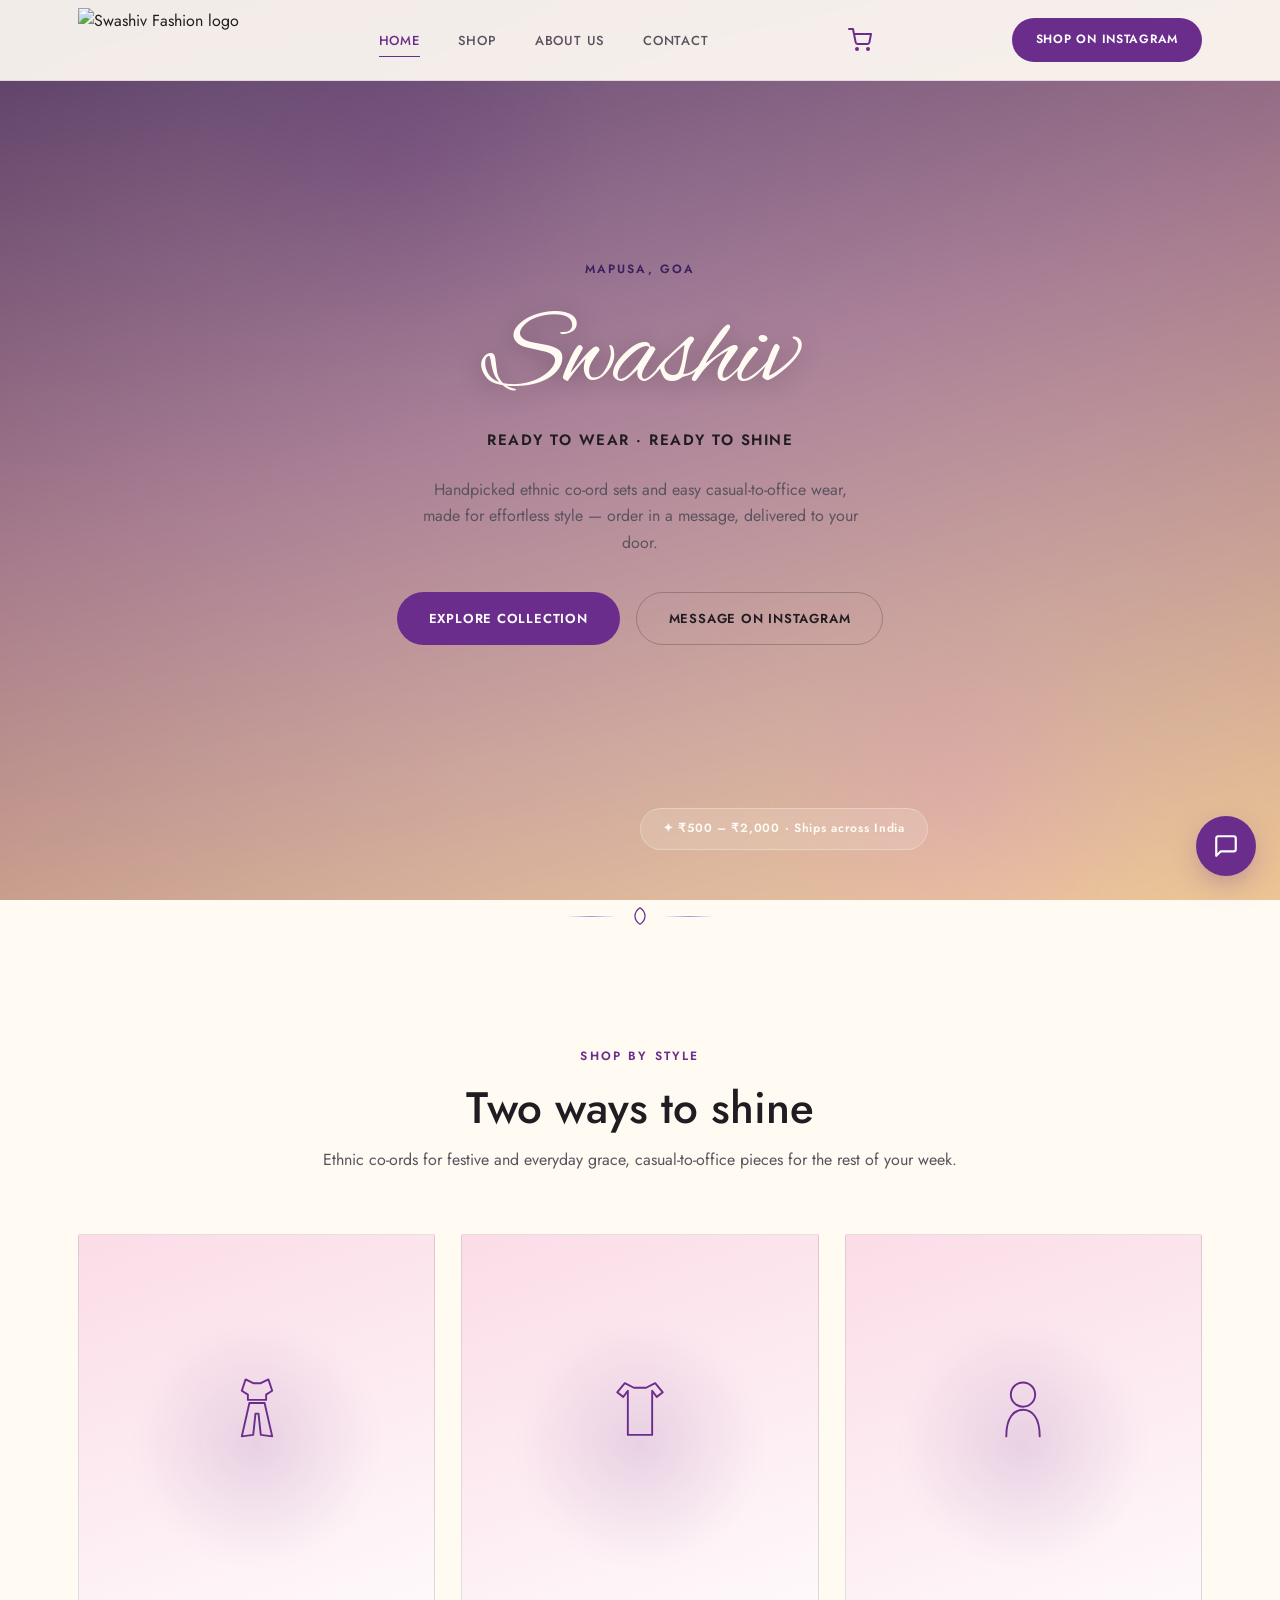
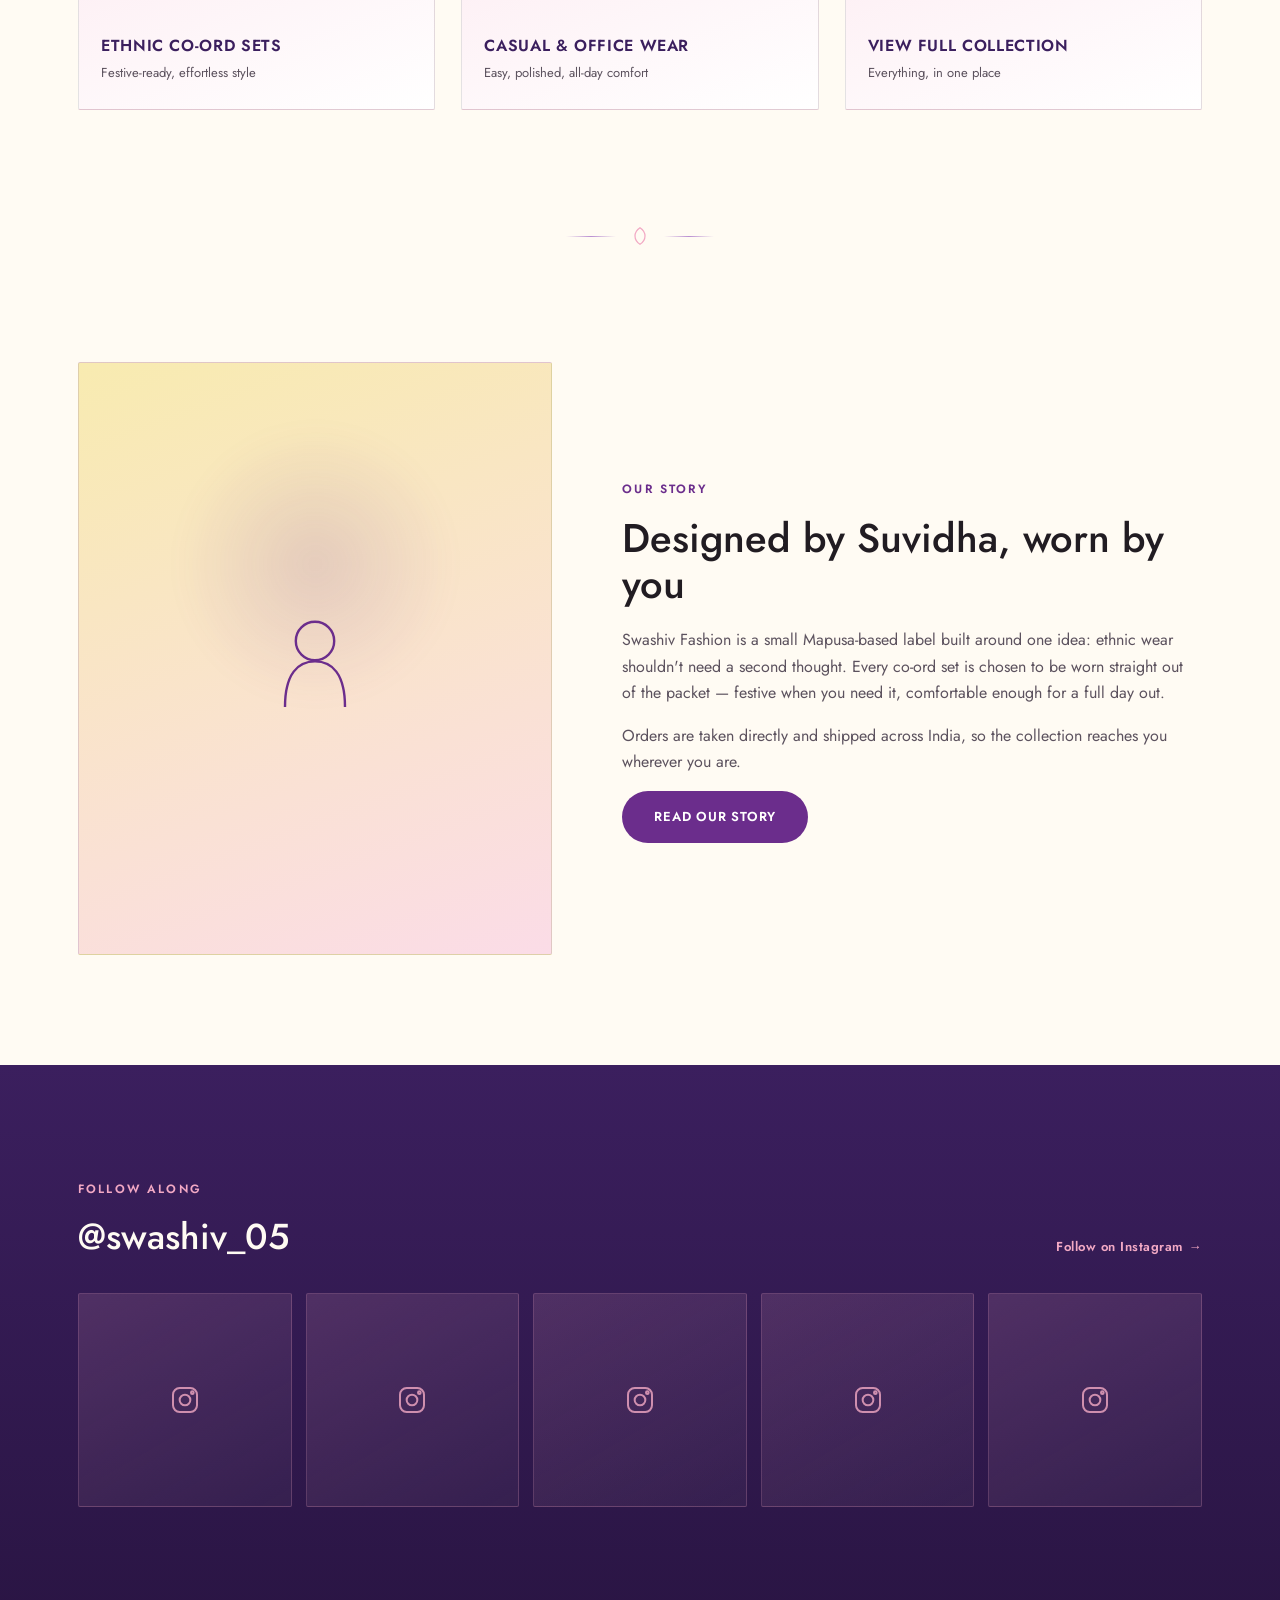
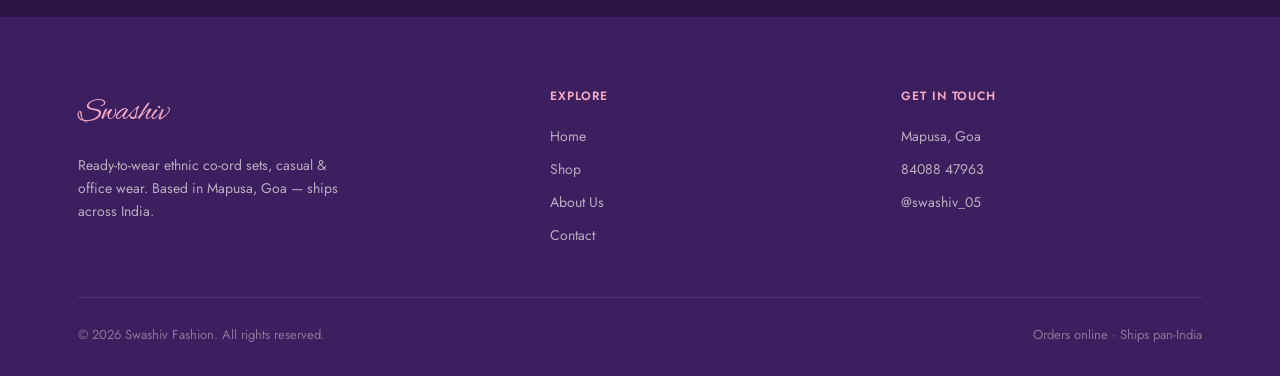
==== index.html @ 5db5cc48 "Add files via upload" ====
<!DOCTYPE html>
<html lang="en">
<head>
<meta charset="UTF-8">
<meta name="viewport" content="width=device-width, initial-scale=1.0">
<title>Swashiv Fashion — Ethnic Co-ord Sets, Mapusa, Goa</title>
<meta name="description" content="Ready-to-wear ethnic co-ord sets, casual and office wear from Swashiv Fashion. Shop the collection, order via Instagram, shipped across India.">
<link rel="stylesheet" href="style.css">
</head>
<body>

<header class="site-nav">
  <div class="nav-inner">
    <a href="index.html" class="logo-mark"><img src="assets/logo-mark.jpg" alt="Swashiv Fashion logo"></a>
    <nav>
      <ul class="nav-links">
        <li><a href="index.html" class="active">Home</a></li>
        <li><a href="shop.html">Shop</a></li>
        <li><a href="about.html">About Us</a></li>
        <li><a href="contact.html">Contact</a></li>
      </ul>
    </nav>
    <a href="cart.html" class="cart-icon" aria-label="Cart">
      <svg viewBox="0 0 24 24" fill="none" stroke="currentColor" stroke-width="2" stroke-linecap="round" stroke-linejoin="round"><circle cx="9" cy="21" r="1"/><circle cx="20" cy="21" r="1"/><path d="M1 1h4l2.68 13.39a2 2 0 0 0 2 1.61h9.72a2 2 0 0 0 2-1.61L23 6H6"/></svg>
      <span class="cart-badge" id="cartBadge">0</span>
    </a>
    <a href="https://www.instagram.com/swashiv_05/" target="_blank" rel="noopener" class="nav-cta">Shop on Instagram</a>
    <button class="nav-toggle" aria-label="Menu">☰</button>
  </div>
</header>

<section class="hero hero-photo">
  <div class="bg-parallax"><div class="bg-anim" style="background-image:url('assets/photo-browsing-rack.jpg');"></div></div>
  <div class="bg-overlay"></div>
  <div class="shimmer"></div>
  <div class="hero-content">
    <span class="eyebrow">Mapusa, Goa</span>
    <h1>Swashiv</h1>
    <div class="sub-h1">Ready to Wear · Ready to Shine</div>
    <p class="lede">Handpicked ethnic co-ord sets and easy casual-to-office wear, made for effortless style — order in a message, delivered to your door.</p>
    <div class="hero-actions">
      <a href="shop.html" class="btn btn-violet">Explore Collection</a>
      <a href="https://www.instagram.com/swashiv_05/" target="_blank" rel="noopener" class="btn btn-outline">Message on Instagram</a>
    </div>
  </div>
  <div class="hero-price-badge">✦ ₹500 – ₹2,000 · Ships across India</div>
</section>

<div class="fern-divider">
  <span class="line"></span>
  <svg viewBox="0 0 24 24" fill="none" stroke="#6B2D8C" stroke-width="1.5"><path d="M12 2C12 2 6 6 6 12C6 16 9 20 12 22C15 20 18 16 18 12C18 6 12 2 12 2Z"/></svg>
  <span class="line"></span>
</div>

<!-- CATEGORIES -->
<section>
  <div class="container">
    <div class="section-head reveal">
      <span class="eyebrow">Shop by Style</span>
      <h2>Two ways to shine</h2>
      <p>Ethnic co-ords for festive and everyday grace, casual-to-office pieces for the rest of your week.</p>
    </div>
    <div class="cat-grid">
      <a href="shop.html#ethnic" class="cat-card reveal">
        <div class="cc-glow"></div>
        <svg class="cc-icon" viewBox="0 0 100 100" fill="none" stroke="#6B2D8C" stroke-width="2.5" stroke-linecap="round" stroke-linejoin="round">
          <path d="M35 15 L30 30 L38 35 L38 42 L62 42 L62 35 L70 30 L65 15 L55 20 L45 20 Z"/>
          <path d="M40 46 L30 90 L45 88 L48 60 L52 60 L55 88 L70 90 L60 46 Z"/>
        </svg>
        <div class="cc-body"><h4>Ethnic Co-ord Sets</h4><p>Festive-ready, effortless style</p></div>
      </a>
      <a href="shop.html#casual" class="cat-card reveal" style="transition-delay:.08s">
        <div class="cc-glow"></div>
        <svg class="cc-icon" viewBox="0 0 100 100" fill="none" stroke="#6B2D8C" stroke-width="2.5" stroke-linecap="round" stroke-linejoin="round">
          <path d="M30 20 L20 32 L28 38 L34 30 L34 88 L66 88 L66 30 L72 38 L80 32 L70 20 L58 26 L42 26 Z"/>
        </svg>
        <div class="cc-body"><h4>Casual & Office Wear</h4><p>Easy, polished, all-day comfort</p></div>
      </a>
      <a href="shop.html" class="cat-card reveal" style="transition-delay:.16s">
        <div class="cc-glow"></div>
        <svg class="cc-icon" viewBox="0 0 100 100" fill="none" stroke="#6B2D8C" stroke-width="2.5" stroke-linecap="round" stroke-linejoin="round">
          <circle cx="50" cy="35" r="16"/>
          <path d="M28 90 C28 65 38 55 50 55 C62 55 72 65 72 90"/>
        </svg>
        <div class="cc-body"><h4>View Full Collection</h4><p>Everything, in one place</p></div>
      </a>
    </div>
  </div>
</section>

<div class="fern-divider">
  <span class="line"></span>
  <svg viewBox="0 0 24 24" fill="none" stroke="#F2A9C4" stroke-width="1.5"><path d="M12 2C12 2 6 6 6 12C6 16 9 20 12 22C15 20 18 16 18 12C18 6 12 2 12 2Z"/></svg>
  <span class="line"></span>
</div>

<!-- ABOUT TEASER -->
<section>
  <div class="container split">
    <div class="founder-frame reveal">
      <svg viewBox="0 0 100 100" fill="none" stroke="#6B2D8C" stroke-width="2"><circle cx="50" cy="35" r="16"/><path d="M25 90 C25 62 36 52 50 52 C64 52 75 62 75 90"/></svg>
    </div>
    <div class="reveal" style="transition-delay:.1s">
      <span class="eyebrow">Our Story</span>
      <h2>Designed by Suvidha, worn by you</h2>
      <p>Swashiv Fashion is a small Mapusa-based label built around one idea: ethnic wear shouldn't need a second thought. Every co-ord set is chosen to be worn straight out of the packet — festive when you need it, comfortable enough for a full day out.</p>
      <p>Orders are taken directly and shipped across India, so the collection reaches you wherever you are.</p>
      <a href="about.html" class="btn btn-violet">Read Our Story</a>
    </div>
  </div>
</section>

<!-- INSTAGRAM -->
<section class="insta">
  <div class="container">
    <div class="insta-head reveal">
      <div>
        <span class="eyebrow">Follow Along</span>
        <h2>@swashiv_05</h2>
      </div>
      <a href="https://www.instagram.com/swashiv_05/" target="_blank" rel="noopener" class="insta-handle">Follow on Instagram →</a>
    </div>
    <div class="insta-grid reveal">
      <div class="insta-tile"><svg viewBox="0 0 24 24" fill="none" stroke="#F2A9C4" stroke-width="1.5"><rect x="3" y="3" width="18" height="18" rx="5"/><circle cx="12" cy="12" r="4"/><circle cx="17.5" cy="6.5" r="1"/></svg></div>
      <div class="insta-tile"><svg viewBox="0 0 24 24" fill="none" stroke="#F2A9C4" stroke-width="1.5"><rect x="3" y="3" width="18" height="18" rx="5"/><circle cx="12" cy="12" r="4"/><circle cx="17.5" cy="6.5" r="1"/></svg></div>
      <div class="insta-tile"><svg viewBox="0 0 24 24" fill="none" stroke="#F2A9C4" stroke-width="1.5"><rect x="3" y="3" width="18" height="18" rx="5"/><circle cx="12" cy="12" r="4"/><circle cx="17.5" cy="6.5" r="1"/></svg></div>
      <div class="insta-tile"><svg viewBox="0 0 24 24" fill="none" stroke="#F2A9C4" stroke-width="1.5"><rect x="3" y="3" width="18" height="18" rx="5"/><circle cx="12" cy="12" r="4"/><circle cx="17.5" cy="6.5" r="1"/></svg></div>
      <div class="insta-tile"><svg viewBox="0 0 24 24" fill="none" stroke="#F2A9C4" stroke-width="1.5"><rect x="3" y="3" width="18" height="18" rx="5"/><circle cx="12" cy="12" r="4"/><circle cx="17.5" cy="6.5" r="1"/></svg></div>
    </div>
  </div>
</section>

<footer>
  <div class="container">
    <div class="footer-grid">
      <div>
        <div class="footer-logo">Swashiv</div>
        <p style="font-size:14px;max-width:280px;">Ready-to-wear ethnic co-ord sets, casual & office wear. Based in Mapusa, Goa — ships across India.</p>
      </div>
      <div>
        <h5>Explore</h5>
        <ul>
          <li><a href="index.html">Home</a></li>
          <li><a href="shop.html">Shop</a></li>
          <li><a href="about.html">About Us</a></li>
          <li><a href="contact.html">Contact</a></li>
        </ul>
      </div>
      <div>
        <h5>Get in Touch</h5>
        <ul>
          <li>Mapusa, Goa</li>
          <li><a href="tel:+918408847963">84088 47963</a></li>
          <li><a href="https://www.instagram.com/swashiv_05/" target="_blank" rel="noopener">@swashiv_05</a></li>
        </ul>
      </div>
    </div>
    <div class="footer-bottom">
      <span>© 2026 Swashiv Fashion. All rights reserved.</span>
      <span>Orders online · Ships pan-India</span>
    </div>
  </div>
</footer>
<script src="script.js"></script>
<script src="cart.js"></script>
<script src="chat-widget.js"></script>
</body>
</html>
---- style.css ----
/* ===== SWASHIV FASHION — DESIGN SYSTEM (v2, built on real logo) =====
   Butter #F8EBB0 / Violet #6B2D8C / Blush #F2A9C4 / Ink #211C22 / Ivory #FFFBF3
   Display: Alex Brush (script, matches logo) · Body/Labels: Jost
*/

@import url('https://fonts.googleapis.com/css2?family=Alex+Brush&family=Jost:wght@400;500;600;700&display=swap');

:root{
  --butter:#F8EBB0;
  --butter-deep:#F0DD87;
  --violet:#6B2D8C;
  --violet-deep:#3B1F5E;
  --violet-soft:#B98FD1;
  --blush:#F2A9C4;
  --blush-soft:#FBDCE7;
  --ink:#211C22;
  --ink-soft:#5C525E;
  --ivory:#FFFBF3;
  --line:rgba(33,28,34,0.12);
  --radius:2px;
}

*{margin:0;padding:0;box-sizing:border-box;}
html{scroll-behavior:smooth;}
body{
  font-family:'Jost',sans-serif;
  color:var(--ink);
  background:var(--ivory);
  line-height:1.65;
  -webkit-font-smoothing:antialiased;
  overflow-x:hidden;
}
h1,h2,h3,h4{font-weight:500;line-height:1.15;}
.script{font-family:'Alex Brush',cursive;font-weight:400;}
.caps{font-family:'Jost',sans-serif;font-weight:600;letter-spacing:0.14em;text-transform:uppercase;}

a{color:inherit;text-decoration:none;}
img{max-width:100%;display:block;}
button{font-family:inherit;cursor:pointer;border:none;background:none;}

.container{max-width:1180px;margin:0 auto;padding:0 28px;}
.eyebrow{
  font-family:'Jost',sans-serif;font-weight:600;
  font-size:12px;letter-spacing:0.18em;text-transform:uppercase;
  color:var(--violet);margin-bottom:16px;display:inline-block;
}

.fern-divider{display:flex;align-items:center;justify-content:center;gap:14px;padding:6px 0;}
.fern-divider .line{width:50px;height:1px;background:linear-gradient(90deg,transparent,var(--violet-soft),transparent);}
.fern-divider svg{width:20px;height:20px;}

header.site-nav{
  position:fixed;top:0;left:0;right:0;z-index:100;
  background:rgba(255,251,243,0.92);
  backdrop-filter:blur(10px);
  border-bottom:1px solid rgba(107,45,140,0.12);
  transition:background .3s ease;
}
.nav-inner{
  max-width:1180px;margin:0 auto;padding:0 28px;
  display:flex;align-items:center;justify-content:space-between;height:80px;
}
.logo-mark{display:flex;align-items:center;gap:10px;}
.logo-mark img{height:64px;width:auto;}
.nav-links{display:flex;gap:38px;list-style:none;}
.nav-links a{
  font-family:'Jost',sans-serif;font-weight:500;
  color:var(--ink-soft);font-size:13px;letter-spacing:0.06em;text-transform:uppercase;
  position:relative;padding:4px 0;transition:color .25s ease;
}
.nav-links a::after{content:'';position:absolute;left:0;bottom:-3px;width:0;height:1px;background:var(--violet);transition:width .3s ease;}
.nav-links a:hover,.nav-links a.active{color:var(--violet);}
.nav-links a:hover::after,.nav-links a.active::after{width:100%;}
.nav-cta{
  background:var(--violet);color:#fff;
  font-size:12px;font-weight:600;letter-spacing:0.06em;text-transform:uppercase;
  padding:12px 24px;border-radius:30px;
  transition:transform .25s ease,box-shadow .25s ease,background .25s ease;
}
.nav-cta:hover{background:var(--violet-deep);transform:translateY(-1px);box-shadow:0 10px 22px -8px rgba(107,45,140,0.4);}
.nav-toggle{display:none;background:none;border:none;color:var(--violet);font-size:26px;}

/* ===== CART ICON ===== */
.cart-icon{position:relative;display:flex;align-items:center;color:var(--violet);}
.cart-icon svg{width:24px;height:24px;}
.cart-badge{
  position:absolute;top:-8px;right:-8px;
  background:var(--blush);color:var(--violet-deep);
  font-size:11px;font-weight:700;
  width:18px;height:18px;border-radius:50%;
  display:none;align-items:center;justify-content:center;
}

/* ===== CART PAGE ===== */
.cart-item{
  display:flex;gap:18px;align-items:center;padding:20px 0;border-bottom:1px solid var(--line);
}
.cart-item img, .cart-item .thumb-fallback{
  width:80px;height:100px;object-fit:cover;border-radius:4px;flex-shrink:0;
  background:linear-gradient(150deg,var(--butter),var(--blush-soft));
}
.cart-item-body{flex:1;}
.cart-item-body h4{font-size:16px;color:var(--ink);margin-bottom:4px;}
.cart-item-body .price{color:var(--violet);font-weight:600;font-size:15px;}
.qty-control{display:flex;align-items:center;gap:10px;margin-top:8px;}
.qty-control button{
  width:26px;height:26px;border-radius:50%;border:1px solid var(--line);
  display:flex;align-items:center;justify-content:center;font-size:14px;color:var(--ink);
}
.qty-control button:hover{background:var(--violet);color:#fff;border-color:var(--violet);}
.remove-item{font-size:12px;color:var(--ink-soft);text-decoration:underline;margin-top:8px;display:inline-block;}
.cart-summary{
  background:#fff;border:1px solid var(--line);border-radius:6px;padding:30px;
  position:sticky;top:100px;
}
.cart-summary h3{font-size:16px;text-transform:uppercase;letter-spacing:0.06em;margin-bottom:20px;color:var(--violet);}
.summary-row{display:flex;justify-content:space-between;padding:10px 0;font-size:14px;color:var(--ink-soft);}
.summary-row.total{border-top:1px solid var(--line);margin-top:10px;padding-top:16px;font-size:17px;font-weight:600;color:var(--ink);}
.cart-layout{display:grid;grid-template-columns:1.6fr 1fr;gap:50px;align-items:start;}
.empty-cart{text-align:center;padding:80px 20px;color:var(--ink-soft);}

/* ===== CHECKOUT ===== */
.checkout-form label{display:block;font-size:13px;font-weight:600;color:var(--ink);margin:16px 0 6px;}
.checkout-form label:first-child{margin-top:0;}
.checkout-form input,.checkout-form textarea{
  width:100%;padding:13px 16px;border:1px solid var(--line);border-radius:6px;
  font-family:'Jost',sans-serif;font-size:14px;color:var(--ink);
}
.checkout-form textarea{resize:vertical;min-height:70px;}
.checkout-form .form-row{display:grid;grid-template-columns:1fr 1fr;gap:16px;}

/* ===== CHAT WIDGET ===== */
.chat-bubble{
  position:fixed;bottom:24px;right:24px;z-index:200;
  width:60px;height:60px;border-radius:50%;
  background:var(--violet);color:#fff;
  display:flex;align-items:center;justify-content:center;
  box-shadow:0 10px 30px -8px rgba(107,45,140,0.5);
  transition:transform .3s ease;
}
.chat-bubble:hover{transform:scale(1.08);}
.chat-bubble svg{width:26px;height:26px;}
.chat-panel{
  position:fixed;bottom:96px;right:24px;z-index:200;
  width:340px;max-width:90vw;height:460px;max-height:70vh;
  background:#fff;border-radius:14px;overflow:hidden;
  box-shadow:0 30px 60px -20px rgba(33,28,34,0.35);
  display:none;flex-direction:column;
  border:1px solid var(--line);
}
.chat-panel.open{display:flex;}
.chat-header{
  background:var(--violet);color:#fff;padding:16px 20px;
  display:flex;justify-content:space-between;align-items:center;
}
.chat-header h4{font-size:14px;font-weight:600;}
.chat-header span{font-size:11px;color:rgba(255,255,255,0.7);}
.chat-close{color:#fff;font-size:20px;cursor:pointer;}
.chat-messages{flex:1;overflow-y:auto;padding:16px 18px;display:flex;flex-direction:column;gap:12px;}
.chat-msg{max-width:80%;padding:10px 14px;border-radius:14px;font-size:13px;line-height:1.5;}
.chat-msg.bot{background:var(--blush-soft);color:var(--ink);align-self:flex-start;border-bottom-left-radius:4px;}
.chat-msg.user{background:var(--violet);color:#fff;align-self:flex-end;border-bottom-right-radius:4px;}
.chat-input-row{display:flex;gap:8px;padding:14px;border-top:1px solid var(--line);}
.chat-input-row input{
  flex:1;padding:10px 14px;border:1px solid var(--line);border-radius:20px;font-size:13px;font-family:'Jost',sans-serif;
}
.chat-input-row button{
  background:var(--violet);color:#fff;width:38px;height:38px;border-radius:50%;
  display:flex;align-items:center;justify-content:center;flex-shrink:0;
}
.chat-typing{font-size:12px;color:var(--ink-soft);font-style:italic;padding:0 18px 8px;}

.btn{
  display:inline-flex;align-items:center;gap:8px;padding:15px 32px;
  font-size:13px;font-weight:600;letter-spacing:0.06em;text-transform:uppercase;
  border-radius:30px;transition:transform .25s ease,box-shadow .25s ease,background .25s ease;
}
.btn-violet{background:var(--violet);color:#fff;}
.btn-violet:hover{background:var(--violet-deep);transform:translateY(-2px);box-shadow:0 14px 26px -10px rgba(107,45,140,0.45);}
.btn-outline{background:transparent;color:var(--ink);border:1px solid rgba(33,28,34,0.25);}
.btn-outline:hover{border-color:var(--violet);color:var(--violet);transform:translateY(-2px);}
.btn-outline-light{background:transparent;color:var(--ivory);border:1px solid rgba(255,251,243,0.4);}
.btn-outline-light:hover{border-color:var(--blush);color:var(--blush);transform:translateY(-2px);}
.btn-blush{background:var(--blush);color:var(--violet-deep);}
.btn-blush:hover{background:#EF93B7;transform:translateY(-2px);box-shadow:0 14px 26px -10px rgba(242,169,196,0.6);}

.hero{
  position:relative;min-height:100vh;display:flex;align-items:center;justify-content:center;
  background:radial-gradient(ellipse at 50% 25%, #F8EBB0 0%, #F3E19C 55%, #EAD37E 100%);
  overflow:hidden;text-align:center;
}

/* ===== ANIMATED PHOTO BACKGROUND — premium multi-layer system ===== */
.bg-parallax{
  position:absolute;top:-12%;left:-3%;right:-3%;height:124%;z-index:0;
  overflow:hidden;will-change:transform;
}
.bg-anim{
  position:absolute;inset:0;
  background-size:cover;background-position:center;
  transform:scale(1.12);
  transition:transform 8s cubic-bezier(.16,.6,.15,1);
  filter:saturate(1.05);
}
.loaded .bg-anim{
  transform:scale(1);
  animation:breathe 18s ease-in-out 8s infinite;
}
@keyframes breathe{
  0%,100%{transform:scale(1);}
  50%{transform:scale(1.035);}
}
.bg-overlay{
  position:absolute;inset:0;z-index:1;
  background:linear-gradient(165deg, rgba(59,31,94,0.85) 0%, rgba(107,45,140,0.55) 45%, rgba(242,169,196,0.32) 100%);
}
.shimmer{
  position:absolute;inset:0;z-index:1;
  background:linear-gradient(115deg, transparent 42%, rgba(255,255,255,0.22) 50%, transparent 58%);
  transform:translateX(-140%);
  opacity:0;
  pointer-events:none;
}
.loaded .shimmer{
  animation:shimmerSweep 2.2s cubic-bezier(.2,.7,.2,1) 1.3s forwards;
}
@keyframes shimmerSweep{
  0%{transform:translateX(-140%);opacity:0;}
  15%{opacity:0.9;}
  100%{transform:translateX(140%);opacity:0;}
}
.hero.hero-photo .hero-content, .page-hero.page-hero-photo .container{position:relative;z-index:2;}
.page-hero.page-hero-photo{
  position:relative;overflow:hidden;background:var(--violet-deep);
  min-height:100vh;
  display:flex;align-items:center;justify-content:center;
  padding:120px 0;
}

/* Light text variant for photo backgrounds */
.hero-photo .eyebrow, .page-hero-photo .eyebrow{color:var(--blush);}
.hero-photo h1, .page-hero-photo h1{color:var(--ivory) !important;text-shadow:0 4px 24px rgba(0,0,0,0.3);}
.hero-photo .sub-h1{color:var(--blush-soft);}
.hero-photo p.lede, .page-hero-photo p{color:rgba(255,251,243,0.85);}
.hero-photo .hero-price-badge{background:rgba(255,251,243,0.14);border-color:rgba(255,251,243,0.3);color:var(--ivory);}
.hero::before{
  content:'';position:absolute;top:-8%;left:15%;width:420px;height:420px;
  background:radial-gradient(circle, rgba(107,45,140,0.14) 0%, transparent 70%);
  filter:blur(10px);
}
.hero::after{
  content:'';position:absolute;bottom:-10%;right:10%;width:380px;height:380px;
  background:radial-gradient(circle, rgba(242,169,196,0.28) 0%, transparent 70%);
  filter:blur(10px);
}
.hero-content{position:relative;z-index:2;padding:0 28px;max-width:760px;}
.hero .eyebrow{color:var(--violet-deep);opacity:0;animation:riseIn 1s cubic-bezier(.2,.7,.2,1) .2s forwards;}
.hero h1{
  font-family:'Alex Brush',cursive;font-weight:400;
  font-size:clamp(58px,10vw,110px);color:var(--violet-deep);
  opacity:0;transform:translateY(24px);
  animation:riseIn 1s cubic-bezier(.2,.7,.2,1) .4s forwards;
}
.hero .sub-h1{
  font-family:'Jost',sans-serif;font-weight:600;letter-spacing:0.1em;text-transform:uppercase;
  font-size:15px;color:var(--ink);margin-top:6px;
  opacity:0;transform:translateY(20px);
  animation:riseIn 1s cubic-bezier(.2,.7,.2,1) .55s forwards;
}
.hero p.lede{
  font-size:16px;color:var(--ink-soft);max-width:440px;margin:24px auto 36px;
  opacity:0;transform:translateY(20px);
  animation:riseIn 1s cubic-bezier(.2,.7,.2,1) .7s forwards;
}
.hero-actions{
  display:flex;gap:16px;justify-content:center;flex-wrap:wrap;
  opacity:0;transform:translateY(20px);
  animation:riseIn 1s cubic-bezier(.2,.7,.2,1) .95s forwards;
}
@keyframes riseIn{to{opacity:1;transform:translateY(0);}}

.hero-price-badge{
  position:absolute;bottom:50px;left:50%;transform:translateX(-50%);z-index:2;
  display:flex;align-items:center;gap:10px;
  background:rgba(255,251,243,0.6);border:1px solid rgba(107,45,140,0.25);
  backdrop-filter:blur(6px);padding:10px 22px;border-radius:30px;
  color:var(--violet-deep);font-size:12px;font-weight:600;letter-spacing:0.06em;
  opacity:0;animation:riseIn 1s cubic-bezier(.2,.7,.2,1) 1.15s forwards;
}

section{padding:110px 0;}
.section-head{max-width:640px;margin:0 auto 60px;text-align:center;}
.section-head h2{font-size:clamp(30px,4vw,44px);color:var(--ink);}
.section-head p{color:var(--ink-soft);font-size:16px;margin-top:14px;}

.cat-grid{display:grid;grid-template-columns:repeat(3,1fr);gap:26px;}
.cat-card{
  position:relative;border-radius:var(--radius);overflow:hidden;
  background:linear-gradient(160deg,var(--blush-soft),#fff);
  aspect-ratio:3/4;display:flex;align-items:flex-end;
  transition:transform .4s cubic-bezier(.2,.7,.2,1);
  border:1px solid var(--line);
}
.cat-card:hover{transform:translateY(-8px);}
.cat-card .cc-glow{
  position:absolute;top:18%;left:50%;transform:translateX(-50%);
  width:70%;aspect-ratio:1;
  background:radial-gradient(circle, rgba(107,45,140,0.14), transparent 70%);
  filter:blur(6px);
}
.cat-card .cc-icon{
  position:absolute;top:36%;left:50%;transform:translate(-50%,-50%);
  width:76px;height:76px;
}
.cat-card .cc-body{position:relative;z-index:2;padding:26px 22px;width:100%;}
.cat-card h4{font-size:16px;font-weight:600;letter-spacing:0.04em;color:var(--violet-deep);text-transform:uppercase;}
.cat-card p{font-size:13px;color:var(--ink-soft);margin-top:6px;}

.product-grid{display:grid;grid-template-columns:repeat(3,1fr);gap:24px;}
.product-card{
  background:#fff;border:1px solid var(--line);border-radius:var(--radius);overflow:hidden;
  transition:transform .4s cubic-bezier(.2,.7,.2,1),box-shadow .4s ease;
}
.product-card:hover{transform:translateY(-6px);box-shadow:0 22px 36px -18px rgba(33,28,34,0.18);}
.product-thumb{
  aspect-ratio:3/4;position:relative;
  background:linear-gradient(150deg,var(--butter),var(--blush-soft) 100%);
  display:flex;align-items:center;justify-content:center;overflow:hidden;
}
.product-thumb svg{width:70px;height:70px;position:relative;z-index:1;}
.product-thumb .soon{
  position:absolute;bottom:14px;left:0;right:0;text-align:center;
  font-size:9px;letter-spacing:0.12em;text-transform:uppercase;font-weight:600;
  color:var(--violet-deep);opacity:0.55;
}
.pc-body{padding:18px 20px 22px;}
.pc-body h4{font-size:16px;color:var(--ink);margin-bottom:4px;}
.pc-body p{font-size:12px;color:var(--ink-soft);margin-bottom:12px;}
.pc-tag{display:inline-block;font-size:10px;font-weight:600;letter-spacing:0.06em;padding:4px 10px;border-radius:12px;text-transform:uppercase;}
.pc-tag.eth{background:rgba(107,45,140,0.1);color:var(--violet);}
.pc-tag.cas{background:rgba(242,169,196,0.25);color:#B15A80;}

.filter-tabs{display:flex;gap:12px;justify-content:center;margin-bottom:50px;flex-wrap:wrap;}
.filter-tab{
  font-size:12px;font-weight:600;letter-spacing:0.06em;text-transform:uppercase;
  padding:12px 26px;border-radius:30px;border:1px solid var(--line);color:var(--ink-soft);
  transition:all .25s ease;
}
.filter-tab.active,.filter-tab:hover{background:var(--violet);color:#fff;border-color:var(--violet);}

.split{display:grid;grid-template-columns:0.9fr 1.1fr;gap:70px;align-items:center;}
.split .founder-frame{
  aspect-ratio:4/5;border-radius:var(--radius);
  background:linear-gradient(160deg,var(--butter),var(--blush-soft));
  display:flex;align-items:center;justify-content:center;
  border:1px solid var(--line);position:relative;overflow:hidden;
}
.split .founder-frame::before{
  content:'';position:absolute;top:10%;left:50%;transform:translateX(-50%);
  width:60%;aspect-ratio:1;background:radial-gradient(circle,rgba(107,45,140,0.14),transparent 70%);filter:blur(10px);
}
.split .founder-frame svg{width:120px;height:120px;position:relative;z-index:1;}
.split h2{font-size:clamp(28px,3.6vw,40px);color:var(--ink);margin-bottom:20px;}
.split p{color:var(--ink-soft);font-size:16px;margin-bottom:16px;}

.insta{background:linear-gradient(180deg,var(--violet-deep),#2A1544);}
.insta .eyebrow{color:var(--blush);}
.insta-head{display:flex;justify-content:space-between;align-items:flex-end;margin-bottom:36px;flex-wrap:wrap;gap:16px;}
.insta-head h2{color:var(--ivory);font-size:clamp(26px,3.2vw,36px);}
.insta-handle{display:inline-flex;align-items:center;gap:8px;color:var(--blush);font-weight:600;font-size:13px;letter-spacing:0.04em;}
.insta-grid{display:grid;grid-template-columns:repeat(5,1fr);gap:14px;}
.insta-tile{
  aspect-ratio:1;border-radius:var(--radius);
  background:linear-gradient(150deg,rgba(242,169,196,0.15),rgba(255,251,243,0.04));
  display:flex;align-items:center;justify-content:center;
  border:1px solid rgba(242,169,196,0.2);
  transition:transform .4s ease;
}
.insta-tile:hover{transform:scale(1.04);}
.insta-tile svg{width:32px;height:32px;opacity:0.8;}

.order-steps{display:grid;grid-template-columns:repeat(3,1fr);gap:30px;}
.order-step{text-align:center;padding:10px;}
.order-step .num{
  width:52px;height:52px;border-radius:50%;margin:0 auto 20px;
  background:var(--violet);color:#fff;display:flex;align-items:center;justify-content:center;
  font-weight:600;font-size:18px;
}
.order-step h4{font-size:17px;color:var(--ink);margin-bottom:8px;}
.order-step p{font-size:14px;color:var(--ink-soft);}

.values-grid{display:grid;grid-template-columns:repeat(3,1fr);gap:30px;}
.value-card{padding:36px 28px;background:#fff;border:1px solid var(--line);border-radius:var(--radius);text-align:center;}
.value-card svg{width:36px;height:36px;margin-bottom:18px;}
.value-card h4{font-size:17px;color:var(--ink);margin-bottom:10px;}
.value-card p{font-size:14px;color:var(--ink-soft);}

.contact-grid{display:grid;grid-template-columns:1fr 1fr;gap:0;border-radius:var(--radius);overflow:hidden;border:1px solid var(--line);}
.contact-info{background:var(--violet-deep);color:var(--ivory);padding:54px 46px;}
.contact-info h3{font-size:20px;font-weight:600;letter-spacing:0.06em;text-transform:uppercase;margin-bottom:26px;color:var(--blush);}
.contact-row{display:flex;gap:16px;padding:16px 0;border-bottom:1px solid rgba(255,251,243,0.12);}
.contact-row .label{font-size:11px;font-weight:600;text-transform:uppercase;letter-spacing:0.06em;color:var(--blush);width:110px;flex-shrink:0;}
.contact-row .val{font-size:15px;color:rgba(255,251,243,0.92);}
.contact-visual{
  background:linear-gradient(160deg,var(--butter),var(--blush-soft));
  display:flex;align-items:center;justify-content:center;min-height:100%;position:relative;overflow:hidden;
}
.contact-visual::before{content:'';position:absolute;top:20%;left:50%;transform:translateX(-50%);width:60%;aspect-ratio:1;background:radial-gradient(circle,rgba(107,45,140,0.16),transparent 70%);filter:blur(12px);}
.contact-visual img{width:220px;position:relative;z-index:1;border-radius:12px;}

footer{background:var(--violet-deep);color:rgba(255,251,243,0.65);padding:70px 0 30px;}
.footer-grid{display:grid;grid-template-columns:1.4fr 1fr 1fr;gap:50px;margin-bottom:50px;}
.footer-logo{font-family:'Alex Brush',cursive;font-size:32px;color:var(--blush);margin-bottom:14px;}
.footer-grid h5{color:var(--blush);font-size:12px;font-weight:600;letter-spacing:0.08em;text-transform:uppercase;margin-bottom:18px;}
.footer-grid ul{list-style:none;display:grid;gap:10px;font-size:14px;}
.footer-grid a:hover{color:var(--blush);}
.footer-bottom{
  border-top:1px solid rgba(242,169,196,0.15);padding-top:26px;font-size:13px;
  display:flex;justify-content:space-between;flex-wrap:wrap;gap:10px;color:rgba(255,251,243,0.4);
}

.reveal{opacity:0;transform:translateY(28px);transition:opacity .8s cubic-bezier(.2,.7,.2,1),transform .8s cubic-bezier(.2,.7,.2,1);}
.reveal.in{opacity:1;transform:translateY(0);}

.page-hero{background:radial-gradient(ellipse at 50% 20%,#F8EBB0 0%,#F0DD87 70%);padding:170px 0 90px;text-align:center;}
.page-hero .eyebrow{color:var(--violet-deep);}
.page-hero h1{font-family:'Alex Brush',cursive;color:var(--violet-deep);font-size:clamp(46px,7vw,72px);}
.page-hero p{color:var(--ink-soft);max-width:520px;margin:16px auto 0;font-size:16px;}

@media(max-width:900px){
  .nav-links{display:none;}
  .nav-toggle{display:block;}
  .cat-grid{grid-template-columns:1fr;}
  .product-grid{grid-template-columns:repeat(2,1fr);}
  .split{grid-template-columns:1fr;gap:34px;}
  .insta-grid{grid-template-columns:repeat(3,1fr);}
  .footer-grid{grid-template-columns:1fr;gap:34px;}
  .contact-grid{grid-template-columns:1fr;}
  .values-grid{grid-template-columns:1fr;}
  .order-steps{grid-template-columns:1fr;}
  section{padding:70px 0;}
}
@media(max-width:480px){
  .product-grid{grid-template-columns:1fr;}
  .insta-grid{grid-template-columns:repeat(2,1fr);}
}
@media (prefers-reduced-motion: reduce){
  *{animation-duration:0.01ms !important;transition-duration:0.01ms !important;}
}
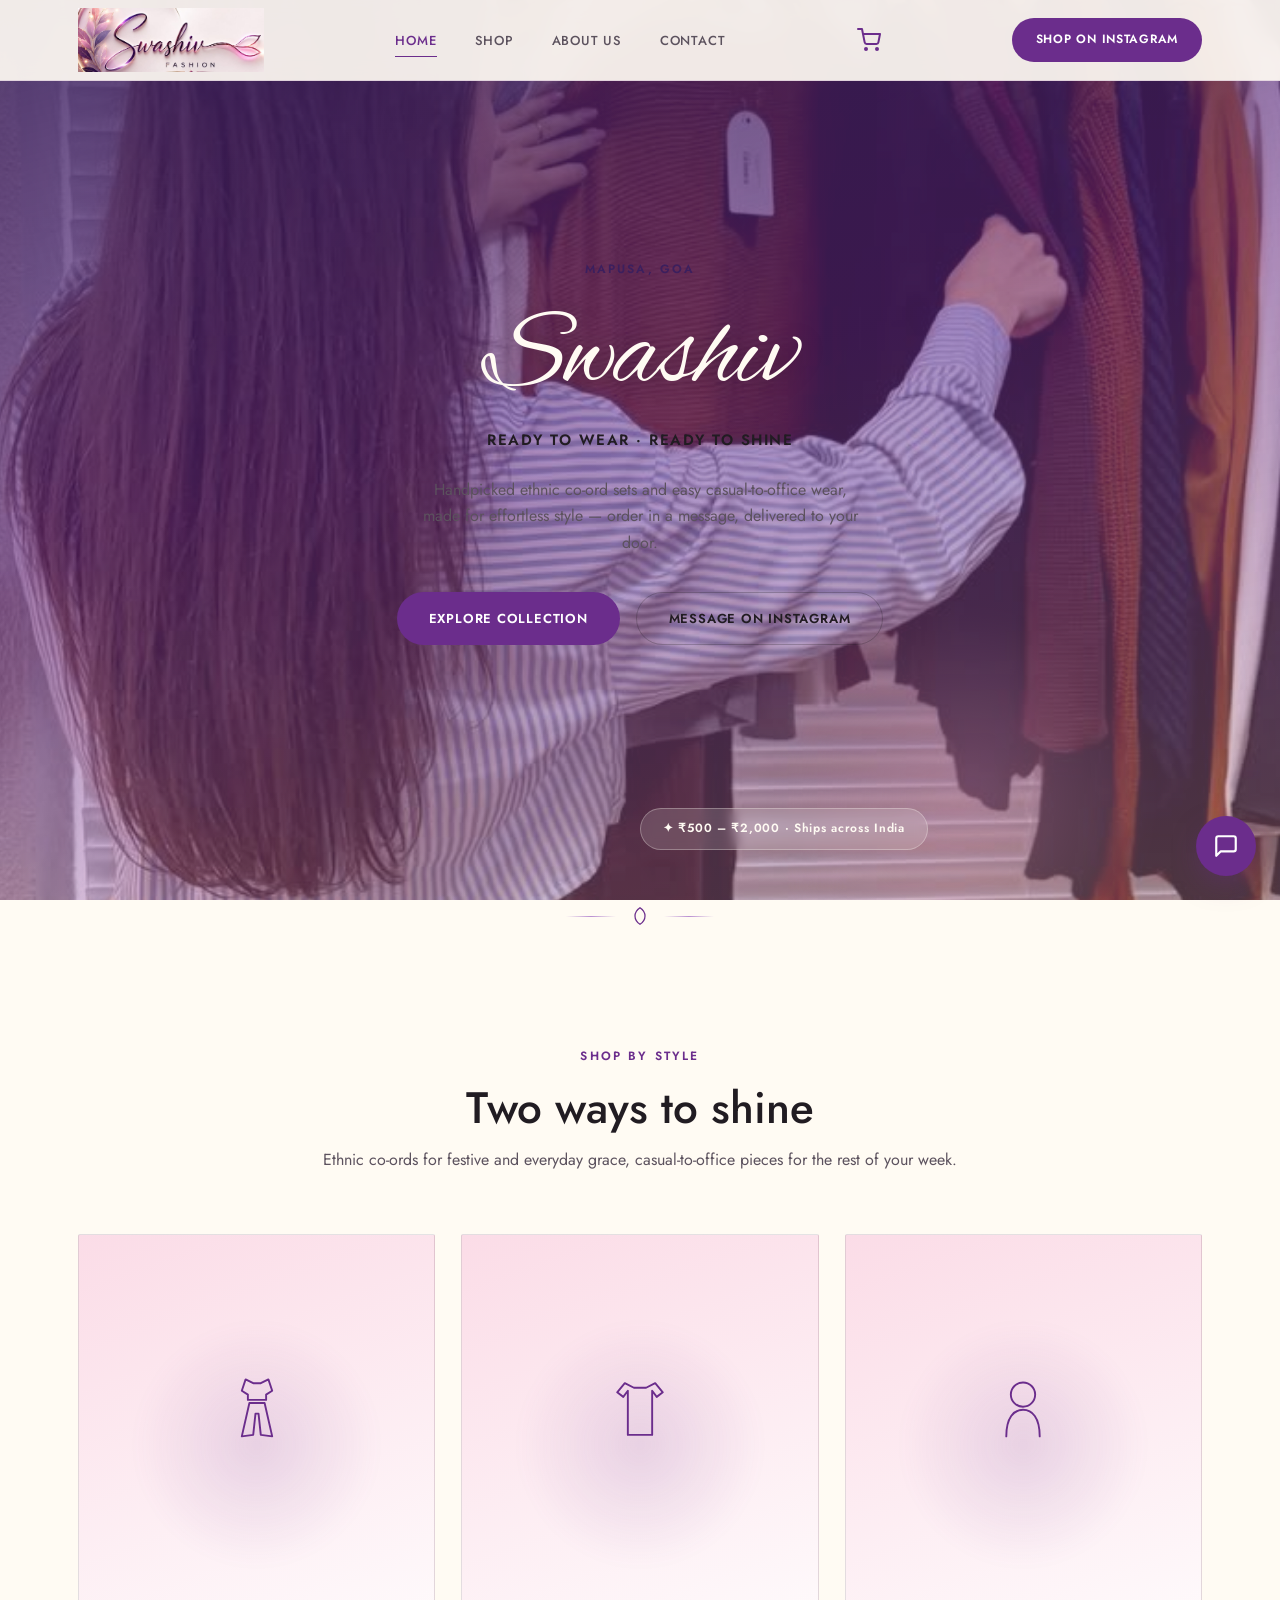
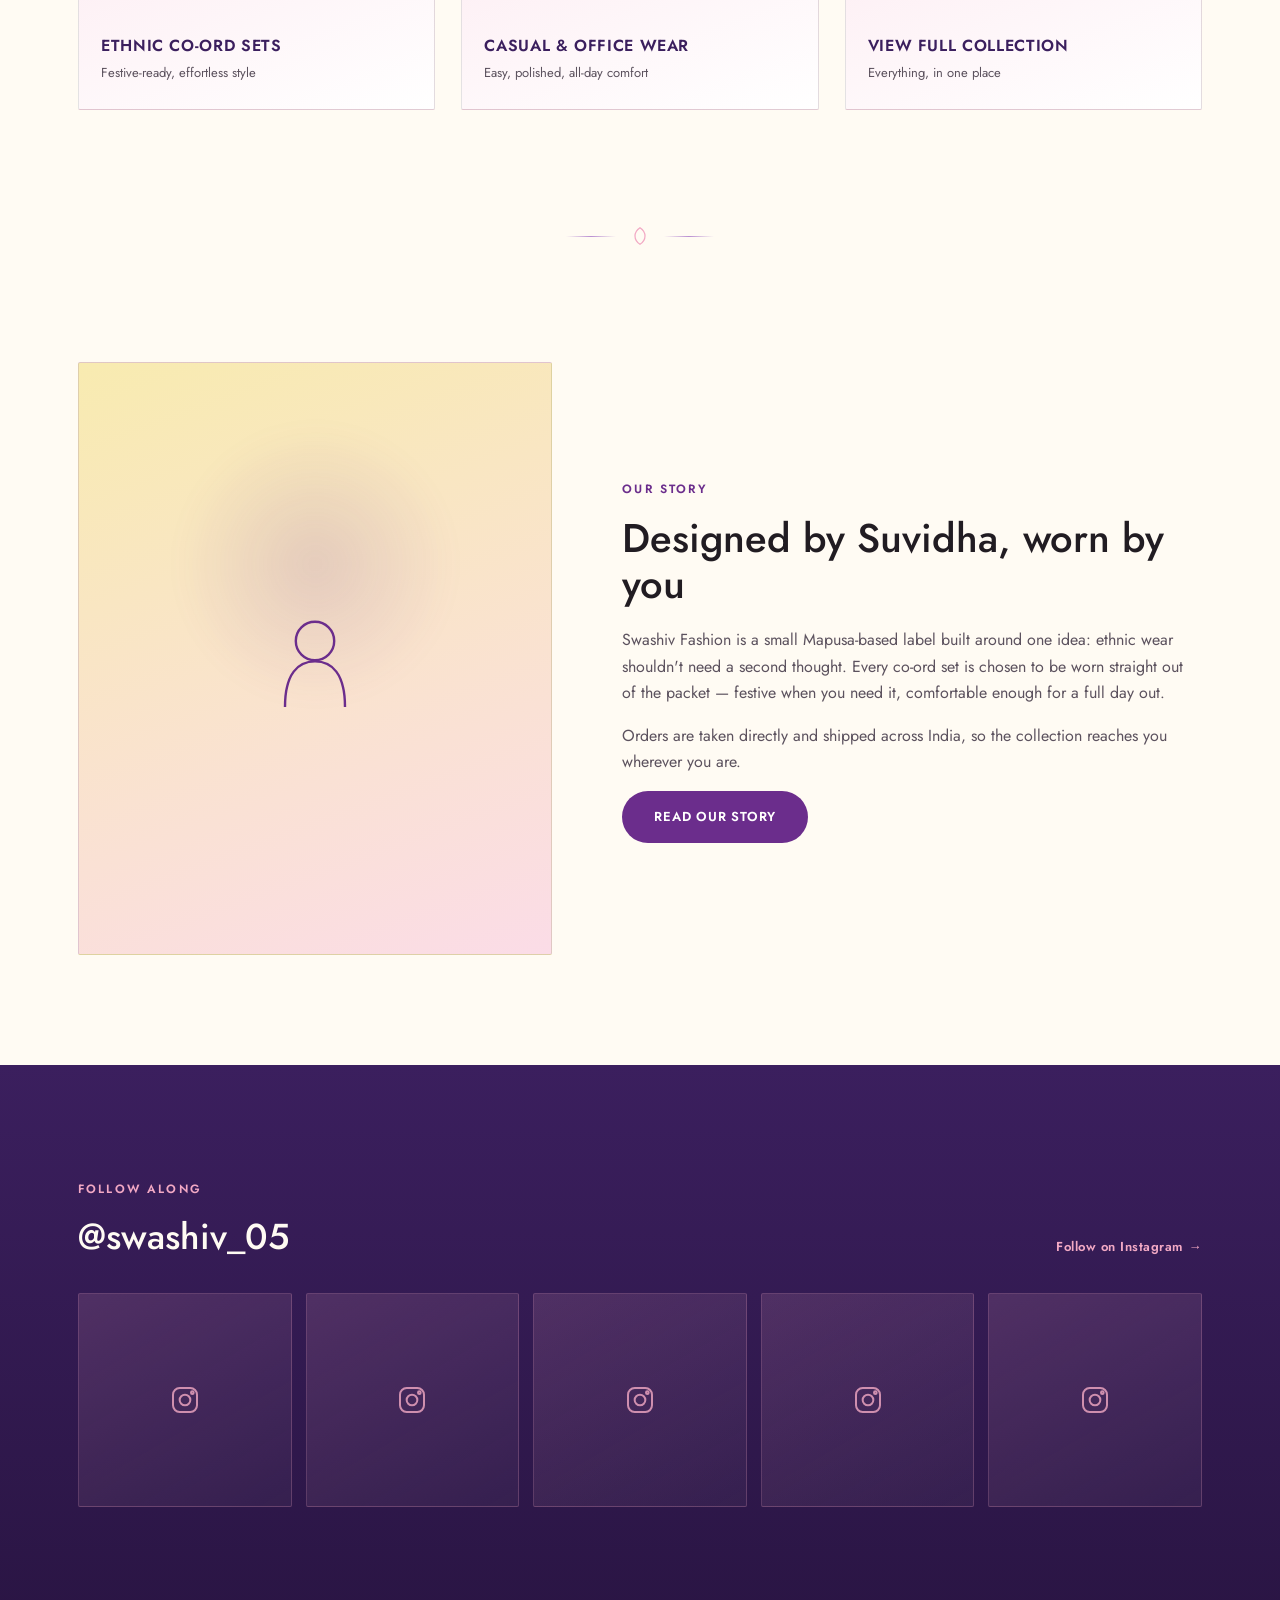
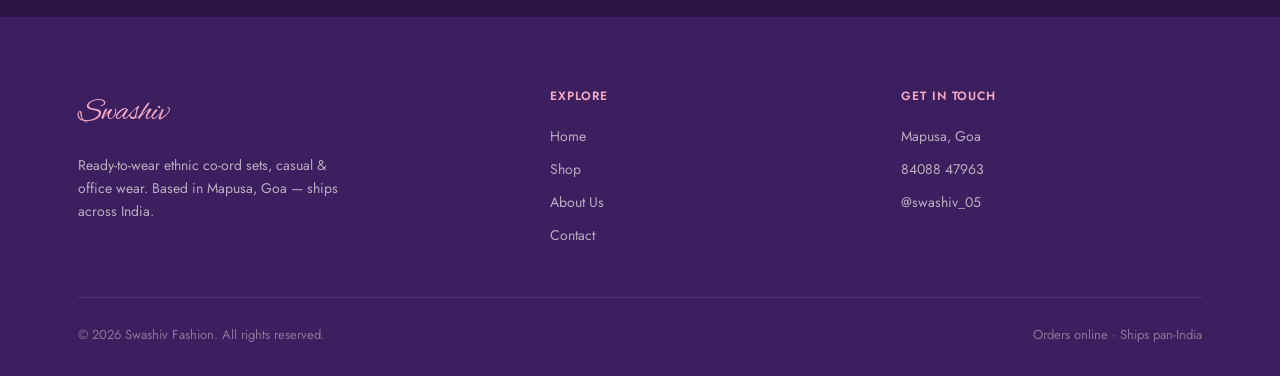
==== commit e84421e1: "Add files via upload" ====
--- a/index.html
+++ b/index.html
@@ -11,7 +11,7 @@
 
 <header class="site-nav">
   <div class="nav-inner">
-    <a href="index.html" class="logo-mark"><img src="assets/logo-mark.jpg" alt="Swashiv Fashion logo"></a>
+    <a href="index.html" class="logo-mark"><img src="logo-mark.jpg" alt="Swashiv Fashion logo"></a>
     <nav>
       <ul class="nav-links">
         <li><a href="index.html" class="active">Home</a></li>
@@ -30,7 +30,7 @@
 </header>
 
 <section class="hero hero-photo">
-  <div class="bg-parallax"><div class="bg-anim" style="background-image:url('assets/photo-browsing-rack.jpg');"></div></div>
+  <div class="bg-parallax"><div class="bg-anim" style="background-image:url('photo-browsing-rack.jpg');"></div></div>
   <div class="bg-overlay"></div>
   <div class="shimmer"></div>
   <div class="hero-content">
